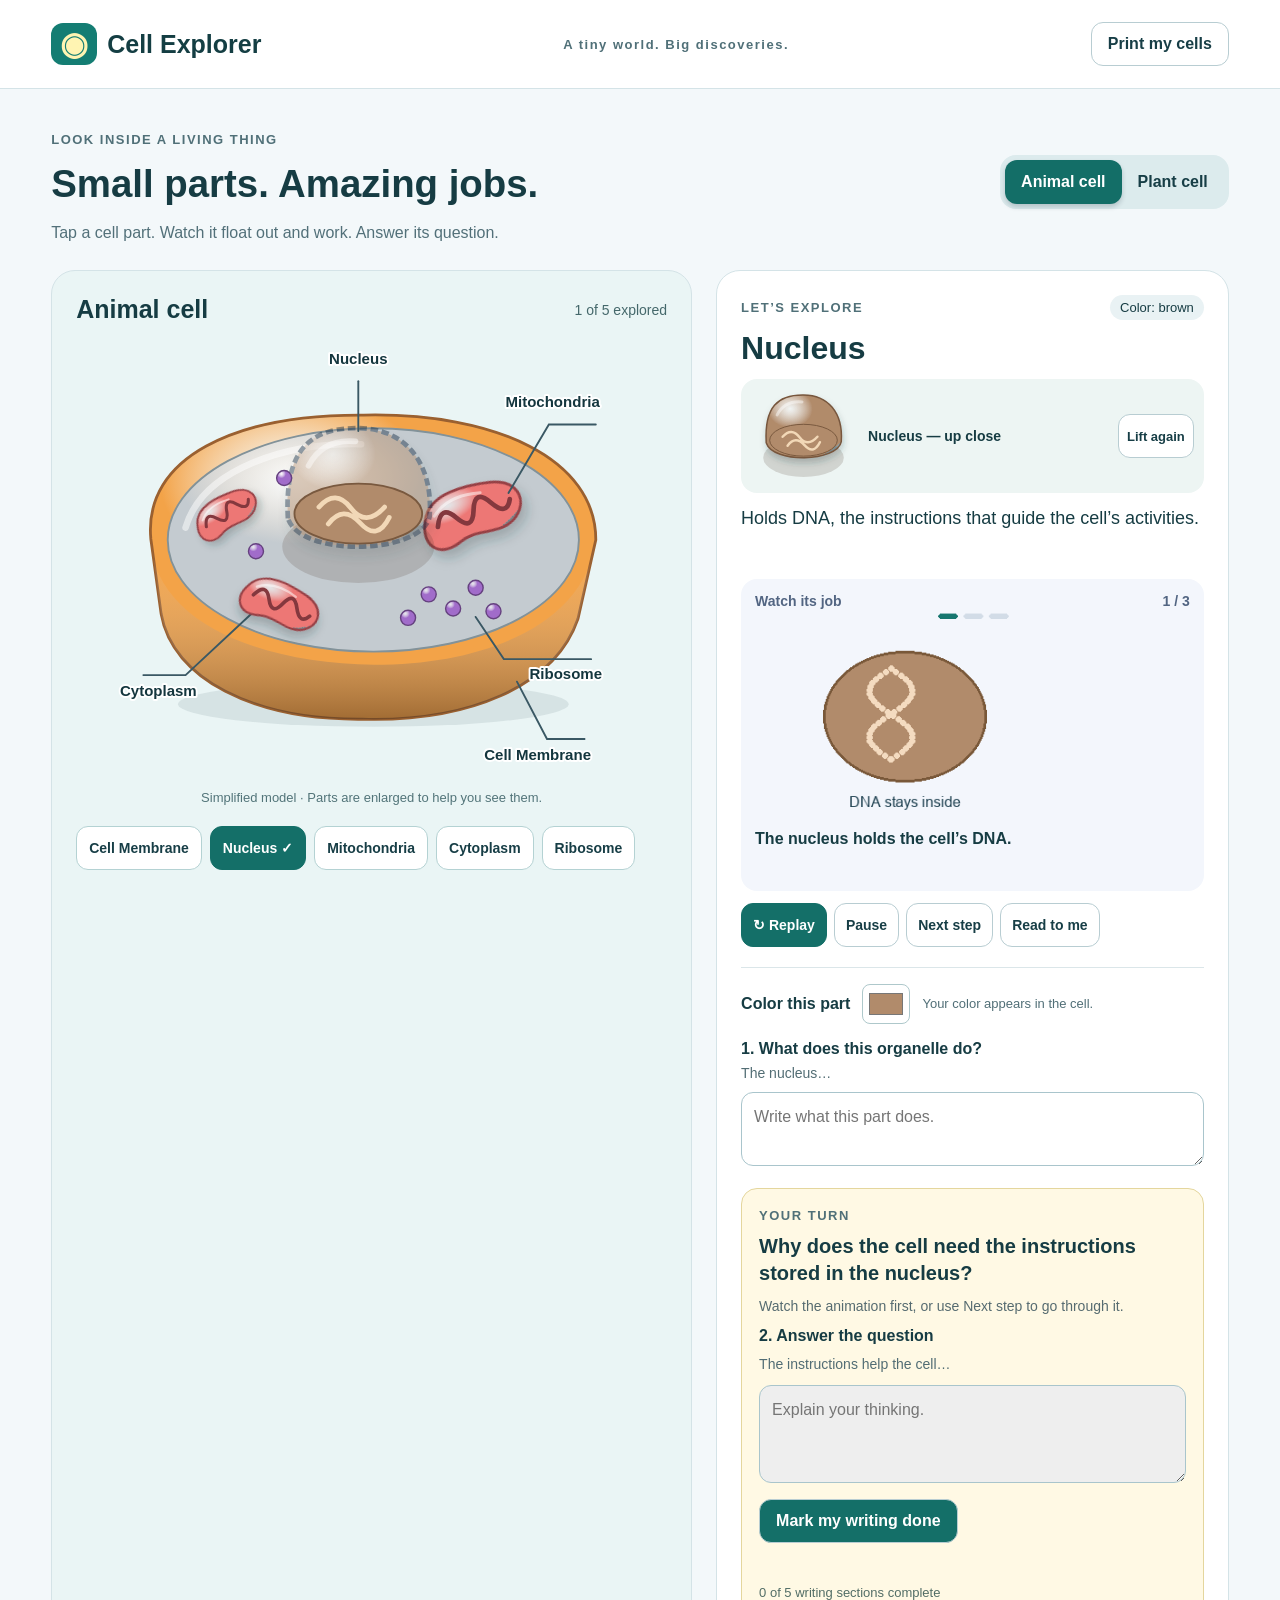
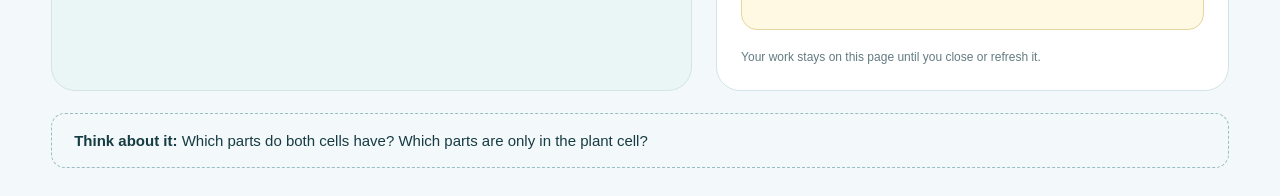
==== index.html @ 6759f913 "Add interactive cell cutaways, function GIFs, and two-part written responses" ====
<!doctype html>
<html lang="en"><head><meta charset="UTF-8"><meta name="viewport" content="width=device-width,initial-scale=1"><title>Cell Explorer</title><meta name="description" content="Explore plant and animal cells. Tap a cell part, watch its job, color it, and write what it does."><link rel="icon" href="data:image/svg+xml,%3Csvg xmlns='http://www.w3.org/2000/svg' viewBox='0 0 40 40'%3E%3Crect x='3' y='3' width='34' height='34' rx='12' fill='%230e766e'/%3E%3Ccircle cx='20' cy='20' r='9' fill='%23fbbf24'/%3E%3C/svg%3E"><link rel="stylesheet" href="style.css"></head>
<body><header><a class="brand" href="./"><span class="brand-icon">◉</span> Cell Explorer</a><span class="eyebrow">A tiny world. Big discoveries.</span><button onclick="window.print()">Print my cells</button></header>
<main><div class="intro"><div><p class="eyebrow">LOOK INSIDE A LIVING THING</p><h1>Small parts. Amazing jobs.</h1><p>Tap a cell part. Watch it float out and work. Answer its question.</p></div><div class="tabs" role="group" aria-label="Choose a cell"><button id="animalTab" onclick="setCell('animal')">Animal cell</button><button id="plantTab" onclick="setCell('plant')">Plant cell</button></div></div>
<div class="workspace"><section class="cell-panel" aria-label="Interactive cell"><div class="panel-top"><h2 id="cellTitle">Animal cell</h2><span id="explored"></span></div><div id="cellDiagram"></div><p class="diagram-note">Simplified model · Parts are enlarged to help you see them.</p><div id="partButtons" class="part-buttons" aria-label="Cell parts"></div></section>
<section class="job-panel" aria-label="Selected cell part"><div class="job-heading"><span class="eyebrow">LET’S EXPLORE</span><span id="partBadge"></span></div><h2 id="partName"></h2><div class="lift-stage"><div id="liftedPart"></div><span id="liftCaption"></span><button onclick="liftPart()">Lift again</button></div><p id="jobText" class="job-text"></p><div class="animation-box"><div class="animation-heading"><span>Watch its job</span><span id="stepCount"></span></div><img id="jobGif" hidden alt=""><svg id="jobAnimation" viewBox="0 0 460 210" role="img" aria-label="Animation of the selected cell part at work"></svg><p id="stepText" aria-live="polite"></p></div><div class="play-controls"><button id="playBtn" onclick="replay()">↻ Replay</button><button id="pauseBtn" onclick="pauseAnimation()">Pause</button><button onclick="nextStep()">Next step</button><button id="readBtn" onclick="readJob()">Read to me</button></div><div class="color-row"><label for="partColor">Color this part</label><input type="color" id="partColor" oninput="colorPart(this.value)"><span>Your color appears in the cell.</span></div><label class="write-label" for="studentJob">1. What does this organelle do?</label><p class="write-hint" id="writeHint"></p><textarea id="studentJob" rows="2" placeholder="Write what this part does." oninput="saveNote(this.value)"></textarea><section class="question-box" aria-label="Explain its function"><span class="eyebrow">YOUR TURN</span><h3 id="questionTitle"></h3><p id="questionHint"></p><label for="functionAnswer" class="write-label">2. Answer the question</label><p id="functionStarter" class="write-hint"></p><textarea id="functionAnswer" rows="3" placeholder="Explain your thinking." oninput="saveFunctionAnswer(this.value)"></textarea><button class="finish-response" onclick="completeResponse()">Mark my writing done</button><p id="answerFeedback" role="status" tabindex="-1"></p><p id="questionProgress"></p></section><p class="session-note">Your work stays on this page until you close or refresh it.</p></section></div>
<footer><strong>Think about it:</strong> Which parts do both cells have? Which parts are only in the plant cell?</footer><section id="printPages"></section></main><script src="app.js"></script></body></html>
---- style.css ----
:root{font-family:'DM Sans',Arial,sans-serif;color:#163c43;background:#f3f8fa;font-size:16px}*{box-sizing:border-box}body{margin:0}button,a,input,textarea{-webkit-tap-highlight-color:transparent}button{font:inherit;cursor:pointer;border:1px solid #b8cdd2;border-radius:12px;padding:11px 16px;background:white;color:#173e46;font-weight:600;min-height:44px}button:hover{background:#e6f4f4}button:focus-visible,a:focus-visible,input:focus-visible,textarea:focus-visible,[role=button]:focus-visible{outline:4px solid #e2a400;outline-offset:4px}header{display:flex;align-items:center;justify-content:space-between;padding:22px 4%;border-bottom:1px solid #d4e3e7;background:white;gap:20px}.brand{font-family:Outfit,Arial,sans-serif;font-size:25px;font-weight:700;color:#143e43;text-decoration:none;display:flex;align-items:center;gap:10px}.brand-icon{background:#147d73;color:#fff4b2;border-radius:12px;padding:2px 9px;font-size:32px}.eyebrow{font-size:13px;font-weight:700;letter-spacing:1.5px;color:#507078}main{max-width:1440px;margin:auto;padding:28px 4%}.intro{display:flex;justify-content:space-between;align-items:center;gap:24px;margin-bottom:24px}h1,h2{font-family:Outfit,Arial,sans-serif}h1{font-size:clamp(28px,3vw,40px);line-height:1.1;margin:10px 0}p{line-height:1.55}.intro p:last-child{margin-bottom:0;color:#527079}.tabs{display:flex;background:#dcebed;padding:5px;border-radius:16px;flex-shrink:0}.tabs button{border:0;background:transparent}.tabs button[aria-pressed=true]{background:#136e67;color:white;box-shadow:0 3px 5px #1233}.workspace{display:grid;grid-template-columns:minmax(0,1.25fr) minmax(360px,1fr);gap:24px}.cell-panel,.job-panel{border:1px solid #d4e3e7;border-radius:24px;background:white;padding:24px}.cell-panel{background:#eaf5f5}.panel-top{display:flex;justify-content:space-between;align-items:center;gap:12px}.panel-top h2{font-size:25px;margin:0}#explored{font-size:14px;color:#45686b}#cellDiagram svg{width:100%;height:auto;display:block;max-height:460px}.cell-part{cursor:pointer;transition:filter .2s}.cell-part:hover{filter:brightness(1.08)}.cell-part.selected>.body{stroke:#152f44;stroke-width:5;stroke-dasharray:8 4}.cell-part text{font:600 16px 'DM Sans',Arial;fill:#14363e;paint-order:stroke;stroke:white;stroke-width:4px;stroke-linejoin:round;pointer-events:none}.diagram-note{text-align:center;font-size:13px;color:#527479;margin:4px 0 18px}.part-buttons{display:flex;flex-wrap:wrap;gap:8px}.part-buttons button{font-size:14px;padding:9px 12px;border-color:#b4d2d3}.part-buttons button[aria-pressed=true]{background:#146f68;color:white;border-color:#146f68}.job-heading{display:flex;align-items:center;justify-content:space-between;gap:8px}#partBadge{font-size:13px;background:#e9f2f4;padding:5px 10px;border-radius:20px}#partName{font-size:32px;margin:10px 0} .job-text{font-size:18px;margin:0 0 18px;min-height:56px}.animation-box{background:#f3f6fc;border-radius:16px;padding:14px}.animation-heading{display:flex;justify-content:space-between;font-size:14px;font-weight:600;color:#526582}#jobAnimation{width:100%;display:block}#jobAnimation text{font:600 17px 'DM Sans',Arial;fill:#193c4c}#stepText{margin:0;min-height:50px;font-weight:600} .play-controls{display:flex;gap:7px;flex-wrap:wrap;margin:12px 0 20px}.play-controls button{font-size:14px;padding:9px 11px}#playBtn{background:#146f68;color:white;border-color:#146f68}.color-row{display:flex;align-items:center;gap:12px;border-top:1px solid #dbe6e9;padding:16px 0;font-weight:600}.color-row span{font-size:13px;font-weight:400;color:#516f77}input[type=color]{height:40px;width:48px;cursor:pointer;border:1px solid #aec8cb;border-radius:8px;background:white;padding:4px;flex-shrink:0}.write-label{display:block;font-weight:700}.write-hint{font-size:14px;color:#526d74;margin:5px 0 8px}textarea{width:100%;font:inherit;line-height:1.5;border:1px solid #a9c5cc;border-radius:12px;padding:12px;resize:vertical;color:#193e45}.session-note{font-size:12px;color:#637b82;margin:8px 0 0}footer{margin-top:22px;padding:18px 22px;border:1px dashed #99bdc3;border-radius:14px;font-size:15px}#printPages{display:none}.motion{animation:travel 2.4s ease-in-out infinite}.pulse{animation:pulse 1.7s ease-in-out infinite}.paused *{animation-play-state:paused!important}@keyframes travel{0%{transform:translateX(-30px);opacity:.2}50%{opacity:1}100%{transform:translateX(35px);opacity:.2}}@keyframes pulse{50%{opacity:.35;transform:translateY(-5px)}}@media(prefers-reduced-motion:reduce){.motion,.pulse{animation:none}}@media(max-width:900px){header>.eyebrow{display:none}.intro{align-items:flex-start;flex-direction:column}.workspace{grid-template-columns:1fr}.cell-panel,.job-panel{padding:18px}main{padding:22px 4%}.intro{gap:18px}.job-text{min-height:0}}@media(max-width:420px){header{padding:14px 4%;gap:8px}.brand{font-size:20px}header button{font-size:13px;padding:8px}.brand-icon{font-size:24px}.color-row{flex-wrap:wrap}.color-row span{width:100%}}@media print{body{background:white}header,.intro,.workspace,footer{display:none}main{padding:0}#printPages{display:block}.print-page{break-after:page}.print-page:last-child{break-after:auto}.print-page svg{display:block;width:440px;max-height:350px;margin:auto}.print-page table{width:100%;border-collapse:collapse;font-size:13px}.print-page td,.print-page th{text-align:left;border:1px solid #aaa;padding:9px}.print-page td:last-child{width:68%;height:38px}.print-page h1{font-size:26px}*{print-color-adjust:exact;-webkit-print-color-adjust:exact}}
.lift-stage{display:flex;align-items:center;gap:12px;background:#edf5f3;border-radius:16px;padding:10px;margin:12px 0}.lift-stage span{font-size:14px;font-weight:600;flex:1}.lift-stage button{font-size:13px;padding:8px}#liftedPart{width:105px;height:94px;flex-shrink:0}#liftedPart svg{width:100%;height:100%;overflow:visible}.arriving{opacity:.2}.flying-part{position:fixed;z-index:1000;pointer-events:none;overflow:visible;filter:drop-shadow(0 14px 12px #163c4340)}#jobGif{width:100%;height:auto;display:block}#jobGif[hidden]{display:none}.question-box{background:#fff9e4;border:1px solid #e4d69d;border-radius:16px;padding:17px;margin:18px 0}.question-box h3{font-size:20px;line-height:1.35;margin:9px 0}.question-box p{font-size:14px;margin:9px 0}#answerOptions{display:grid;gap:9px}#answerOptions button{text-align:left;font-weight:500}#answerOptions button:disabled{cursor:default;opacity:.65}#answerOptions button.correct{background:#d5ede0;color:#185037;border:2px solid #478b65;opacity:1}#answerFeedback{font-weight:700;min-height:22px}#questionProgress{color:#526d66;font-size:13px}#questionHint{color:#566b70}@media(max-width:420px){.lift-stage{flex-wrap:wrap}#liftedPart{width:90px}}@media print{.flying-part{display:none}}
.finish-response{margin-top:12px;background:#146f68;color:white}.question-box textarea:disabled{background:#eee;color:#53666b}.cell-part.selected .body{opacity:.45}.lift-stage .body,.flying-part .body{opacity:1!important}@media print{.print-response{break-inside:avoid;margin:18px 0}.print-response h2{font-size:18px;margin:10px 0}.print-response p{font-size:14px;margin:7px 0}.print-answer{white-space:pre-wrap;min-height:48px;border-bottom:1px solid #aaa;font-size:14px;padding:6px}.print-page svg .body{opacity:1!important}}
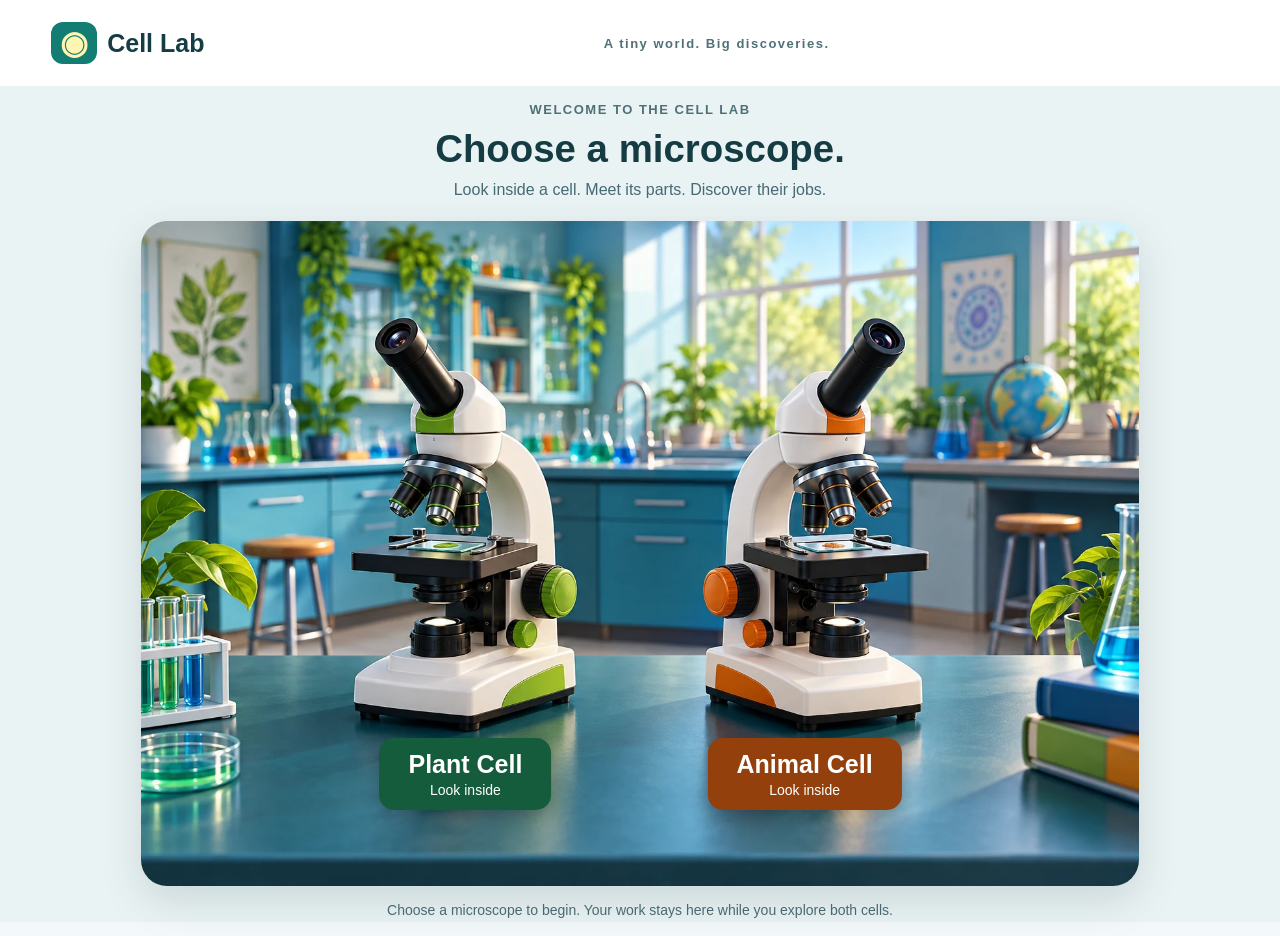
==== commit 16fe4fd7: "Create microscope science lab with interactive 3D cells and structure identification" ====
--- a/index.html
+++ b/index.html
@@ -1,7 +1,7 @@
 <!doctype html>
-<html lang="en"><head><meta charset="UTF-8"><meta name="viewport" content="width=device-width,initial-scale=1"><title>Cell Explorer</title><meta name="description" content="Explore plant and animal cells. Tap a cell part, watch its job, color it, and write what it does."><link rel="icon" href="data:image/svg+xml,%3Csvg xmlns='http://www.w3.org/2000/svg' viewBox='0 0 40 40'%3E%3Crect x='3' y='3' width='34' height='34' rx='12' fill='%230e766e'/%3E%3Ccircle cx='20' cy='20' r='9' fill='%23fbbf24'/%3E%3C/svg%3E"><link rel="stylesheet" href="style.css"></head>
-<body><header><a class="brand" href="./"><span class="brand-icon">◉</span> Cell Explorer</a><span class="eyebrow">A tiny world. Big discoveries.</span><button onclick="window.print()">Print my cells</button></header>
-<main><div class="intro"><div><p class="eyebrow">LOOK INSIDE A LIVING THING</p><h1>Small parts. Amazing jobs.</h1><p>Tap a cell part. Watch it float out and work. Answer its question.</p></div><div class="tabs" role="group" aria-label="Choose a cell"><button id="animalTab" onclick="setCell('animal')">Animal cell</button><button id="plantTab" onclick="setCell('plant')">Plant cell</button></div></div>
-<div class="workspace"><section class="cell-panel" aria-label="Interactive cell"><div class="panel-top"><h2 id="cellTitle">Animal cell</h2><span id="explored"></span></div><div id="cellDiagram"></div><p class="diagram-note">Simplified model · Parts are enlarged to help you see them.</p><div id="partButtons" class="part-buttons" aria-label="Cell parts"></div></section>
-<section class="job-panel" aria-label="Selected cell part"><div class="job-heading"><span class="eyebrow">LET’S EXPLORE</span><span id="partBadge"></span></div><h2 id="partName"></h2><div class="lift-stage"><div id="liftedPart"></div><span id="liftCaption"></span><button onclick="liftPart()">Lift again</button></div><p id="jobText" class="job-text"></p><div class="animation-box"><div class="animation-heading"><span>Watch its job</span><span id="stepCount"></span></div><img id="jobGif" hidden alt=""><svg id="jobAnimation" viewBox="0 0 460 210" role="img" aria-label="Animation of the selected cell part at work"></svg><p id="stepText" aria-live="polite"></p></div><div class="play-controls"><button id="playBtn" onclick="replay()">↻ Replay</button><button id="pauseBtn" onclick="pauseAnimation()">Pause</button><button onclick="nextStep()">Next step</button><button id="readBtn" onclick="readJob()">Read to me</button></div><div class="color-row"><label for="partColor">Color this part</label><input type="color" id="partColor" oninput="colorPart(this.value)"><span>Your color appears in the cell.</span></div><label class="write-label" for="studentJob">1. What does this organelle do?</label><p class="write-hint" id="writeHint"></p><textarea id="studentJob" rows="2" placeholder="Write what this part does." oninput="saveNote(this.value)"></textarea><section class="question-box" aria-label="Explain its function"><span class="eyebrow">YOUR TURN</span><h3 id="questionTitle"></h3><p id="questionHint"></p><label for="functionAnswer" class="write-label">2. Answer the question</label><p id="functionStarter" class="write-hint"></p><textarea id="functionAnswer" rows="3" placeholder="Explain your thinking." oninput="saveFunctionAnswer(this.value)"></textarea><button class="finish-response" onclick="completeResponse()">Mark my writing done</button><p id="answerFeedback" role="status" tabindex="-1"></p><p id="questionProgress"></p></section><p class="session-note">Your work stays on this page until you close or refresh it.</p></section></div>
-<footer><strong>Think about it:</strong> Which parts do both cells have? Which parts are only in the plant cell?</footer><section id="printPages"></section></main><script src="app.js"></script></body></html>
+<html lang="en"><head><meta charset="UTF-8"><meta name="viewport" content="width=device-width,initial-scale=1"><title>Cell Lab — Microscope Explorer</title><meta name="description" content="Explore plant and animal cells. Tap a cell part, watch its job, color it, and write what it does."><link rel="icon" href="data:image/svg+xml,%3Csvg xmlns='http://www.w3.org/2000/svg' viewBox='0 0 40 40'%3E%3Crect x='3' y='3' width='34' height='34' rx='12' fill='%230e766e'/%3E%3Ccircle cx='20' cy='20' r='9' fill='%23fbbf24'/%3E%3C/svg%3E"><link rel="stylesheet" href="style.css"></head>
+<body class="in-lab"><header><a class="brand" href="./"><span class="brand-icon">◉</span> Cell Lab</a><span class="eyebrow">A tiny world. Big discoveries.</span><div class="header-actions"><button id="labBack" onclick="backToLab()" hidden>Back to lab</button><button onclick="window.print()">Print my work</button></div></header>
+<section id="labHome" aria-label="Choose a microscope"><div class="lab-welcome"><p class="eyebrow">WELCOME TO THE CELL LAB</p><h1>Choose a microscope.</h1><p>Look inside a cell. Meet its parts. Discover their jobs.</p></div><div id="labStage" class="lab-stage"><img src="assets/science-lab.webp" alt="A bright science lab with a green-accented microscope on the left and an orange-accented microscope on the right."><button class="microscope-choice plant-choice" onclick="enterMicroscope('plant')" aria-label="Look into the plant cell microscope"><span>Plant Cell<small>Look inside</small></span></button><button class="microscope-choice animal-choice" onclick="enterMicroscope('animal')" aria-label="Look into the animal cell microscope"><span>Animal Cell<small>Look inside</small></span></button></div><p class="lab-note">Choose a microscope to begin. Your work stays here while you explore both cells.</p></section><div id="eyepieceTransition" aria-hidden="true"></div><main id="scopeView" hidden><div class="intro"><div><p class="eyebrow">THROUGH THE EYEPIECE</p><h1 id="scopeHeading">Inside the animal cell</h1><p>Rotate the model. Tap a part. Watch, identify, and explain.</p></div><div class="tabs" role="group" aria-label="Choose a cell"><button id="animalTab" onclick="setCell('animal')">Animal cell</button><button id="plantTab" onclick="setCell('plant')">Plant cell</button></div></div>
+<div class="workspace"><section class="cell-panel" aria-label="Interactive cell"><div class="panel-top"><h2 id="cellTitle">Animal cell</h2><span id="explored"></span></div><div class="eyepiece-view"><div id="cell3d"></div><div class="lens-ring" aria-hidden="true"></div></div><p id="modelStatus" class="model-status" role="status">Loading your cell model…</p><div class="model-controls"><button onclick="window.cellModel?.rotate(-1)" aria-label="Rotate cell left">Rotate left</button><button onclick="window.cellModel?.rotate(1)" aria-label="Rotate cell right">Rotate right</button><button onclick="window.cellModel?.zoom(1)" aria-label="Zoom in">＋</button><button onclick="window.cellModel?.zoom(-1)" aria-label="Zoom out">−</button><button onclick="window.cellModel?.reset()">Reset view</button></div><div id="cellDiagram"></div><p class="diagram-note">Simplified 3D teaching model · Parts are enlarged and colored for learning.</p><div id="partButtons" class="part-buttons" aria-label="Cell parts"></div></section>
+<section class="job-panel" aria-label="Selected cell part"><div id="lessonEmpty"><p class="eyebrow">YOUR DISCOVERY STARTS HERE</p><h2>Choose a cell part.</h2><p>Tap a part in the 3D cell, or choose one of the labels below it.</p><p>Then watch its job and explain what you learned.</p></div><div id="lessonContent"><div class="job-heading"><span class="eyebrow">LET’S EXPLORE</span><span id="partBadge"></span></div><h2 id="partName"></h2><div class="lift-stage"><div id="liftedPart"></div><span id="liftCaption"></span><button onclick="liftPart()">Lift again</button></div><p id="jobText" class="job-text"></p><div class="animation-box"><div class="animation-heading"><span>Watch its job</span><span id="stepCount"></span></div><img id="jobGif" hidden alt=""><svg id="jobAnimation" viewBox="0 0 460 210" role="img" aria-label="Animation of the selected cell part at work"></svg><p id="stepText" aria-live="polite"></p></div><div class="play-controls"><button id="playBtn" onclick="replay()">↻ Replay</button><button id="pauseBtn" onclick="pauseAnimation()">Pause</button><button onclick="nextStep()">Next step</button><button id="readBtn" onclick="readJob()">Read to me</button></div><div class="color-row"><label for="partColor">Color this part</label><input type="color" id="partColor" oninput="colorPart(this.value)"><span>Your color appears in the cell.</span></div><label class="write-label" for="structureName">Identify the structure</label><input id="structureName" type="text" placeholder="Write the organelle’s name." oninput="saveStructureName(this.value)" autocomplete="off"><label class="write-label" for="studentJob">1. What does this organelle do?</label><p class="write-hint" id="writeHint"></p><textarea id="studentJob" rows="2" placeholder="Write what this part does." oninput="saveNote(this.value)"></textarea><section class="question-box" aria-label="Explain its function"><span class="eyebrow">YOUR TURN</span><h3 id="questionTitle"></h3><p id="questionHint"></p><label for="functionAnswer" class="write-label">2. Answer the question</label><p id="functionStarter" class="write-hint"></p><textarea id="functionAnswer" rows="3" placeholder="Explain your thinking." oninput="saveFunctionAnswer(this.value)"></textarea><button class="finish-response" onclick="completeResponse()">Mark my writing done</button><p id="answerFeedback" role="status" tabindex="-1"></p><p id="questionProgress"></p></section><p class="session-note">Your work stays on this page until you close or refresh it.</p></div></section></div>
+<footer><strong>Think about it:</strong> Which parts do both cells have? Which parts are only in the plant cell?</footer><section id="printPages"></section></main><script src="app.js"></script><script type="module" src="model3d.js"></script></body></html>
--- a/style.css
+++ b/style.css
@@ -1,3 +1,5 @@
 :root{font-family:'DM Sans',Arial,sans-serif;color:#163c43;background:#f3f8fa;font-size:16px}*{box-sizing:border-box}body{margin:0}button,a,input,textarea{-webkit-tap-highlight-color:transparent}button{font:inherit;cursor:pointer;border:1px solid #b8cdd2;border-radius:12px;padding:11px 16px;background:white;color:#173e46;font-weight:600;min-height:44px}button:hover{background:#e6f4f4}button:focus-visible,a:focus-visible,input:focus-visible,textarea:focus-visible,[role=button]:focus-visible{outline:4px solid #e2a400;outline-offset:4px}header{display:flex;align-items:center;justify-content:space-between;padding:22px 4%;border-bottom:1px solid #d4e3e7;background:white;gap:20px}.brand{font-family:Outfit,Arial,sans-serif;font-size:25px;font-weight:700;color:#143e43;text-decoration:none;display:flex;align-items:center;gap:10px}.brand-icon{background:#147d73;color:#fff4b2;border-radius:12px;padding:2px 9px;font-size:32px}.eyebrow{font-size:13px;font-weight:700;letter-spacing:1.5px;color:#507078}main{max-width:1440px;margin:auto;padding:28px 4%}.intro{display:flex;justify-content:space-between;align-items:center;gap:24px;margin-bottom:24px}h1,h2{font-family:Outfit,Arial,sans-serif}h1{font-size:clamp(28px,3vw,40px);line-height:1.1;margin:10px 0}p{line-height:1.55}.intro p:last-child{margin-bottom:0;color:#527079}.tabs{display:flex;background:#dcebed;padding:5px;border-radius:16px;flex-shrink:0}.tabs button{border:0;background:transparent}.tabs button[aria-pressed=true]{background:#136e67;color:white;box-shadow:0 3px 5px #1233}.workspace{display:grid;grid-template-columns:minmax(0,1.25fr) minmax(360px,1fr);gap:24px}.cell-panel,.job-panel{border:1px solid #d4e3e7;border-radius:24px;background:white;padding:24px}.cell-panel{background:#eaf5f5}.panel-top{display:flex;justify-content:space-between;align-items:center;gap:12px}.panel-top h2{font-size:25px;margin:0}#explored{font-size:14px;color:#45686b}#cellDiagram svg{width:100%;height:auto;display:block;max-height:460px}.cell-part{cursor:pointer;transition:filter .2s}.cell-part:hover{filter:brightness(1.08)}.cell-part.selected>.body{stroke:#152f44;stroke-width:5;stroke-dasharray:8 4}.cell-part text{font:600 16px 'DM Sans',Arial;fill:#14363e;paint-order:stroke;stroke:white;stroke-width:4px;stroke-linejoin:round;pointer-events:none}.diagram-note{text-align:center;font-size:13px;color:#527479;margin:4px 0 18px}.part-buttons{display:flex;flex-wrap:wrap;gap:8px}.part-buttons button{font-size:14px;padding:9px 12px;border-color:#b4d2d3}.part-buttons button[aria-pressed=true]{background:#146f68;color:white;border-color:#146f68}.job-heading{display:flex;align-items:center;justify-content:space-between;gap:8px}#partBadge{font-size:13px;background:#e9f2f4;padding:5px 10px;border-radius:20px}#partName{font-size:32px;margin:10px 0} .job-text{font-size:18px;margin:0 0 18px;min-height:56px}.animation-box{background:#f3f6fc;border-radius:16px;padding:14px}.animation-heading{display:flex;justify-content:space-between;font-size:14px;font-weight:600;color:#526582}#jobAnimation{width:100%;display:block}#jobAnimation text{font:600 17px 'DM Sans',Arial;fill:#193c4c}#stepText{margin:0;min-height:50px;font-weight:600} .play-controls{display:flex;gap:7px;flex-wrap:wrap;margin:12px 0 20px}.play-controls button{font-size:14px;padding:9px 11px}#playBtn{background:#146f68;color:white;border-color:#146f68}.color-row{display:flex;align-items:center;gap:12px;border-top:1px solid #dbe6e9;padding:16px 0;font-weight:600}.color-row span{font-size:13px;font-weight:400;color:#516f77}input[type=color]{height:40px;width:48px;cursor:pointer;border:1px solid #aec8cb;border-radius:8px;background:white;padding:4px;flex-shrink:0}.write-label{display:block;font-weight:700}.write-hint{font-size:14px;color:#526d74;margin:5px 0 8px}textarea{width:100%;font:inherit;line-height:1.5;border:1px solid #a9c5cc;border-radius:12px;padding:12px;resize:vertical;color:#193e45}.session-note{font-size:12px;color:#637b82;margin:8px 0 0}footer{margin-top:22px;padding:18px 22px;border:1px dashed #99bdc3;border-radius:14px;font-size:15px}#printPages{display:none}.motion{animation:travel 2.4s ease-in-out infinite}.pulse{animation:pulse 1.7s ease-in-out infinite}.paused *{animation-play-state:paused!important}@keyframes travel{0%{transform:translateX(-30px);opacity:.2}50%{opacity:1}100%{transform:translateX(35px);opacity:.2}}@keyframes pulse{50%{opacity:.35;transform:translateY(-5px)}}@media(prefers-reduced-motion:reduce){.motion,.pulse{animation:none}}@media(max-width:900px){header>.eyebrow{display:none}.intro{align-items:flex-start;flex-direction:column}.workspace{grid-template-columns:1fr}.cell-panel,.job-panel{padding:18px}main{padding:22px 4%}.intro{gap:18px}.job-text{min-height:0}}@media(max-width:420px){header{padding:14px 4%;gap:8px}.brand{font-size:20px}header button{font-size:13px;padding:8px}.brand-icon{font-size:24px}.color-row{flex-wrap:wrap}.color-row span{width:100%}}@media print{body{background:white}header,.intro,.workspace,footer{display:none}main{padding:0}#printPages{display:block}.print-page{break-after:page}.print-page:last-child{break-after:auto}.print-page svg{display:block;width:440px;max-height:350px;margin:auto}.print-page table{width:100%;border-collapse:collapse;font-size:13px}.print-page td,.print-page th{text-align:left;border:1px solid #aaa;padding:9px}.print-page td:last-child{width:68%;height:38px}.print-page h1{font-size:26px}*{print-color-adjust:exact;-webkit-print-color-adjust:exact}}
 .lift-stage{display:flex;align-items:center;gap:12px;background:#edf5f3;border-radius:16px;padding:10px;margin:12px 0}.lift-stage span{font-size:14px;font-weight:600;flex:1}.lift-stage button{font-size:13px;padding:8px}#liftedPart{width:105px;height:94px;flex-shrink:0}#liftedPart svg{width:100%;height:100%;overflow:visible}.arriving{opacity:.2}.flying-part{position:fixed;z-index:1000;pointer-events:none;overflow:visible;filter:drop-shadow(0 14px 12px #163c4340)}#jobGif{width:100%;height:auto;display:block}#jobGif[hidden]{display:none}.question-box{background:#fff9e4;border:1px solid #e4d69d;border-radius:16px;padding:17px;margin:18px 0}.question-box h3{font-size:20px;line-height:1.35;margin:9px 0}.question-box p{font-size:14px;margin:9px 0}#answerOptions{display:grid;gap:9px}#answerOptions button{text-align:left;font-weight:500}#answerOptions button:disabled{cursor:default;opacity:.65}#answerOptions button.correct{background:#d5ede0;color:#185037;border:2px solid #478b65;opacity:1}#answerFeedback{font-weight:700;min-height:22px}#questionProgress{color:#526d66;font-size:13px}#questionHint{color:#566b70}@media(max-width:420px){.lift-stage{flex-wrap:wrap}#liftedPart{width:90px}}@media print{.flying-part{display:none}}
 .finish-response{margin-top:12px;background:#146f68;color:white}.question-box textarea:disabled{background:#eee;color:#53666b}.cell-part.selected .body{opacity:.45}.lift-stage .body,.flying-part .body{opacity:1!important}@media print{.print-response{break-inside:avoid;margin:18px 0}.print-response h2{font-size:18px;margin:10px 0}.print-response p{font-size:14px;margin:7px 0}.print-answer{white-space:pre-wrap;min-height:48px;border-bottom:1px solid #aaa;font-size:14px;padding:6px}.print-page svg .body{opacity:1!important}}
+[hidden]{display:none!important}.header-actions{display:flex;gap:9px}.in-lab{background:#eaf3f4}.in-lab header{border-bottom:0}.lab-welcome{text-align:center;padding:12px 18px 18px}.lab-welcome .eyebrow{margin:2px 0 8px}.lab-welcome h1{font-size:clamp(27px,3vw,40px);margin:5px 0}.lab-welcome p:last-child{margin:8px 0 0;color:#466973}.lab-stage{position:relative;width:min(100%,calc((100svh - 235px)*1.5));max-width:1180px;min-width:min(680px,100%);margin:auto;aspect-ratio:3/2;overflow:hidden;border-radius:26px;box-shadow:0 15px 40px #12394125;transition:transform .9s cubic-bezier(.4,0,.2,1),filter .9s;isolation:isolate}.lab-stage>img{width:100%;height:100%;object-fit:cover;display:block}.microscope-choice{position:absolute;top:12%;height:77%;width:33%;background:transparent;border:3px solid transparent;border-radius:28%;padding:0;box-shadow:none}.plant-choice{left:16%}.animal-choice{right:17%}.microscope-choice:hover{background:#ffffff10;border-color:#ffffff85;box-shadow:0 0 40px #fff4}.microscope-choice span{position:absolute;bottom:0;left:50%;transform:translateX(-50%);padding:12px 29px;border-radius:15px;background:#155c3c;color:white;box-shadow:0 5px 18px #0004;white-space:nowrap;font-size:clamp(17px,2vw,25px)}.animal-choice span{background:#93400c}.microscope-choice small{display:block;font-size:14px;font-weight:400;margin-top:3px;color:#fff}.lab-note{text-align:center;color:#4d6c74;font-size:14px;padding:0 18px}.lab-stage.zooming{transform:scale(7);filter:brightness(.15);z-index:1001}#eyepieceTransition{position:fixed;inset:0;pointer-events:none;z-index:1002;opacity:0;background:radial-gradient(circle,transparent 10%,#02101a 40%);transition:opacity .7s}#eyepieceTransition.entering{opacity:1}body:has(.zooming){overflow:hidden}.eyepiece-view{position:relative;aspect-ratio:1;width:100%;border-radius:50%;background:radial-gradient(circle at 45% 40%,#355c6b,#0e2738 62%,#020b12 72%);overflow:hidden;border:12px solid #15212b;box-shadow:0 0 0 4px #3e515e,inset 0 0 35px #0009;margin:25px 0 16px}.lens-ring{position:absolute;inset:0;pointer-events:none;border-radius:50%;box-shadow:inset 0 0 25px #0008}#cell3d{width:100%;height:100%}#cell3d canvas{display:block;width:100%;height:100%;touch-action:none;cursor:grab}.model-controls{display:flex;flex-wrap:wrap;gap:6px;justify-content:center;margin:10px 0}.model-controls button{font-size:13px;padding:8px 10px}.model-status{font-size:14px;text-align:center;color:#365c67;min-height:22px}.three-ready #cellDiagram,.three-ready .lift-stage{display:none}.cell-panel{align-self:start;position:sticky;top:15px}.job-panel{scroll-margin-top:16px}#structureName{display:block;width:100%;font:inherit;border:1px solid #a9c5cc;border-radius:10px;padding:12px;margin:8px 0 20px;color:#193e45}.in-lab #printPages{display:none}.in-lab .header-actions>button:last-child{display:none}@media(max-width:900px){.cell-panel{position:static}.eyepiece-view{max-width:550px;margin:20px auto}.lab-stage{border-radius:16px;min-width:0}.microscope-choice span{padding:10px 18px}.lab-welcome{padding-top:20px}}@media(max-width:500px){header{padding:14px}.header-actions button{font-size:12px;padding:7px}.lab-stage{width:100%;border-radius:0}.microscope-choice{top:10%;height:83%;width:39%}.plant-choice{left:11%}.animal-choice{right:12%}.microscope-choice span{font-size:17px;padding:9px 15px}.microscope-choice small{font-size:12px}.lab-welcome p:last-child{font-size:15px}.eyepiece-view{border-width:8px}.lab-note{line-height:1.5}}@media(prefers-reduced-motion:reduce){.lab-stage,#eyepieceTransition{transition:none}}@media print{#labHome,#eyepieceTransition,.eyepiece-view{display:none!important}#scopeView[hidden]{display:block!important}#scopeView{max-width:none}#printPages,.in-lab #printPages{display:block}header{display:none!important}.intro,.workspace,footer{display:none!important}}
+@media(min-width:901px){.eyepiece-view{width:min(100%,max(320px,calc(100svh - 355px)));max-width:510px;margin:18px auto}.intro h1{font-size:34px}main{padding-top:20px}.intro{margin-bottom:20px}}#lessonEmpty{padding:20px 8px;min-height:270px}#lessonEmpty h2{font-size:32px}#lessonEmpty p{font-size:18px;color:#4a6972}#lessonEmpty .eyebrow{font-size:13px;color:#507078}
